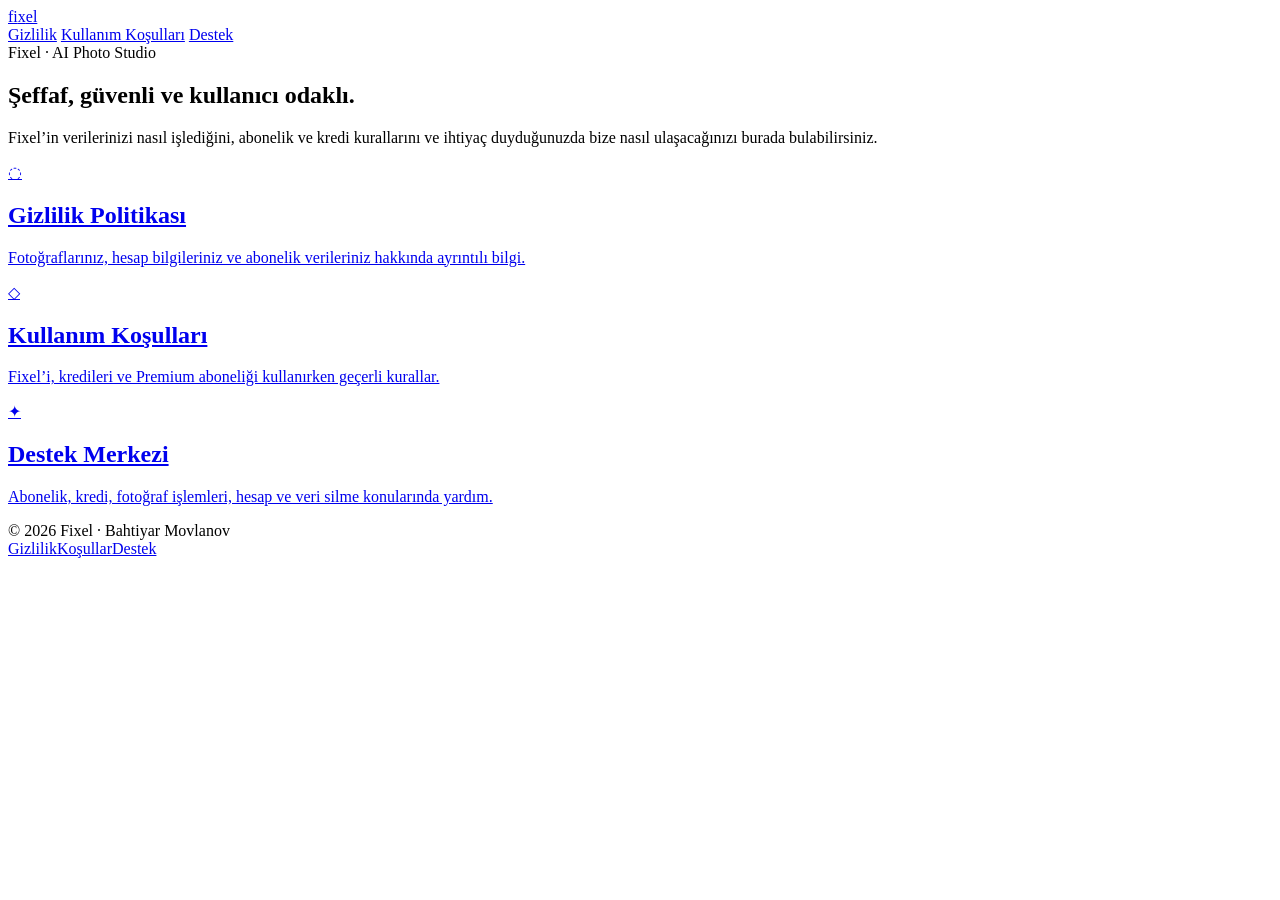
==== index.html @ f310a3de "Add Fixel legal site homepage" ====
<!doctype html>
<html lang="tr"><head>
  <meta charset="utf-8">
  <meta name="viewport" content="width=device-width, initial-scale=1">
  <meta name="description" content="Fixel uygulaması için gizlilik, kullanım koşulları ve destek merkezi.">
  <title>Fixel · Yasal ve Destek</title>
  <link rel="stylesheet" href="assets/styles.css">
</head>
<body>
  <header>
    <div class="shell nav">
      <a class="brand" href="index.html">fi<span>x</span>el</a>
      <nav aria-label="Ana menü">
        <a href="privacy.html">Gizlilik</a>
        <a href="terms.html">Kullanım Koşulları</a>
        <a href="support.html">Destek</a>
      </nav>
    </div>
  </header>
  <main>
    <div class="shell">
      <section class="hero">
        <div class="eyebrow">Fixel · AI Photo Studio</div>
        <h1>Şeffaf, güvenli ve kullanıcı odaklı.</h1>
        <p class="lede">Fixel’in verilerinizi nasıl işlediğini, abonelik ve kredi kurallarını ve ihtiyaç duyduğunuzda bize nasıl ulaşacağınızı burada bulabilirsiniz.</p>
      </section>
      <section class="grid" aria-label="Yasal belgeler ve destek">
        <a class="card" href="privacy.html"><div class="icon">◌</div><h2>Gizlilik Politikası</h2><p>Fotoğraflarınız, hesap bilgileriniz ve abonelik verileriniz hakkında ayrıntılı bilgi.</p></a>
        <a class="card" href="terms.html"><div class="icon">◇</div><h2>Kullanım Koşulları</h2><p>Fixel’i, kredileri ve Premium aboneliği kullanırken geçerli kurallar.</p></a>
        <a class="card" href="support.html"><div class="icon">✦</div><h2>Destek Merkezi</h2><p>Abonelik, kredi, fotoğraf işlemleri, hesap ve veri silme konularında yardım.</p></a>
      </section>
    </div>
  </main>
  <footer><div class="shell footer-row"><span>© 2026 Fixel · Bahtiyar Movlanov</span><div class="footer-links"><a href="privacy.html">Gizlilik</a><a href="terms.html">Koşullar</a><a href="support.html">Destek</a></div></div></footer>



</body></html>
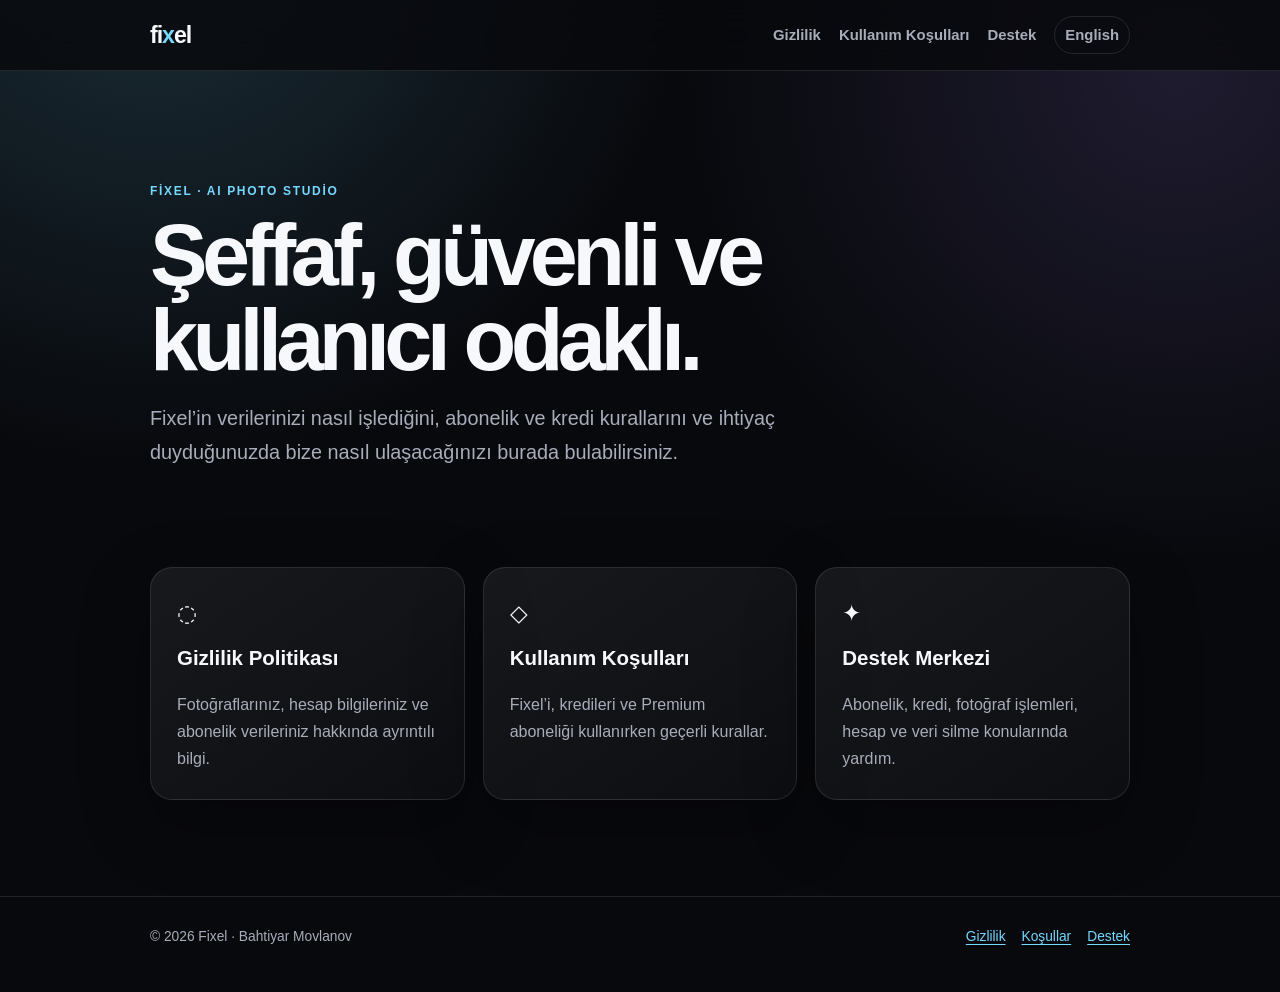
==== commit 5abb8723: "Add complete English legal and support pages" ====
--- a/index.html
+++ b/index.html
@@ -1,5 +1,6 @@
 <!doctype html>
-<html lang="tr"><head>
+<html lang="tr">
+<head>
   <meta charset="utf-8">
   <meta name="viewport" content="width=device-width, initial-scale=1">
   <meta name="description" content="Fixel uygulaması için gizlilik, kullanım koşulları ve destek merkezi.">
@@ -14,6 +15,7 @@
         <a href="privacy.html">Gizlilik</a>
         <a href="terms.html">Kullanım Koşulları</a>
         <a href="support.html">Destek</a>
+        <a class="language-link" href="en/index.html" lang="en" hreflang="en">English</a>
       </nav>
     </div>
   </header>
@@ -32,7 +34,5 @@
     </div>
   </main>
   <footer><div class="shell footer-row"><span>© 2026 Fixel · Bahtiyar Movlanov</span><div class="footer-links"><a href="privacy.html">Gizlilik</a><a href="terms.html">Koşullar</a><a href="support.html">Destek</a></div></div></footer>
-
-
-
-</body></html>
+</body>
+</html>
--- a/assets/styles.css
+++ b/assets/styles.css
@@ -0,0 +1,134 @@
+:root {
+  color-scheme: dark;
+  --bg: #08090d;
+  --surface: #11131a;
+  --surface-2: #171a23;
+  --text: #f7f8fb;
+  --muted: #a8adba;
+  --line: rgba(255, 255, 255, 0.11);
+  --accent: #74d8ff;
+  --accent-2: #a68cff;
+  --danger: #ff7d86;
+  --radius: 22px;
+  --shadow: 0 24px 70px rgba(0, 0, 0, 0.32);
+}
+
+* { box-sizing: border-box; }
+
+html { scroll-behavior: smooth; }
+
+body {
+  margin: 0;
+  min-height: 100vh;
+  font-family: Inter, ui-sans-serif, -apple-system, BlinkMacSystemFont, "SF Pro Display", "Segoe UI", sans-serif;
+  color: var(--text);
+  background:
+    radial-gradient(circle at 12% -8%, rgba(116, 216, 255, 0.18), transparent 34rem),
+    radial-gradient(circle at 92% 7%, rgba(166, 140, 255, 0.14), transparent 31rem),
+    var(--bg);
+  line-height: 1.68;
+}
+
+a { color: var(--accent); text-underline-offset: 3px; }
+a:hover { color: #b9ecff; }
+
+.shell { width: min(980px, calc(100% - 32px)); margin: 0 auto; }
+
+header {
+  position: sticky;
+  top: 0;
+  z-index: 10;
+  border-bottom: 1px solid var(--line);
+  background: rgba(8, 9, 13, 0.82);
+  backdrop-filter: blur(20px);
+}
+
+.nav {
+  min-height: 70px;
+  display: flex;
+  align-items: center;
+  justify-content: space-between;
+  gap: 20px;
+}
+
+.brand {
+  color: var(--text);
+  text-decoration: none;
+  font-size: 1.45rem;
+  font-weight: 800;
+  letter-spacing: -0.045em;
+}
+
+.brand span { color: var(--accent); }
+
+nav { display: flex; align-items: center; gap: 18px; flex-wrap: wrap; }
+nav a { color: var(--muted); text-decoration: none; font-size: 0.93rem; font-weight: 650; }
+nav a[aria-current="page"], nav a:hover { color: var(--text); }
+.language-link { padding: 6px 10px; border: 1px solid var(--line); border-radius: 999px; }
+
+main { padding: 76px 0 96px; }
+
+.hero { padding: 34px 0 44px; }
+.eyebrow { color: var(--accent); font-weight: 750; letter-spacing: 0.14em; text-transform: uppercase; font-size: 0.75rem; }
+h1 { max-width: 780px; margin: 12px 0 18px; font-size: clamp(2.5rem, 7vw, 5.4rem); line-height: 0.98; letter-spacing: -0.065em; }
+.legal h1 { font-size: clamp(2.4rem, 6vw, 4.5rem); }
+.lede { max-width: 720px; color: var(--muted); font-size: clamp(1.03rem, 2.3vw, 1.24rem); }
+.updated { display: inline-flex; margin-top: 18px; padding: 8px 12px; border: 1px solid var(--line); border-radius: 999px; color: var(--muted); font-size: 0.84rem; }
+
+.grid { display: grid; grid-template-columns: repeat(3, 1fr); gap: 18px; margin-top: 34px; }
+.card {
+  display: block;
+  padding: 26px;
+  border: 1px solid var(--line);
+  border-radius: var(--radius);
+  background: linear-gradient(145deg, rgba(255,255,255,0.065), rgba(255,255,255,0.022));
+  box-shadow: var(--shadow);
+  color: var(--text);
+  text-decoration: none;
+}
+.card:hover { transform: translateY(-2px); border-color: rgba(116, 216, 255, 0.42); }
+.card h2 { margin-top: 8px; font-size: 1.28rem; }
+.card p { color: var(--muted); margin-bottom: 0; }
+.icon { font-size: 1.45rem; }
+
+.document { max-width: 820px; }
+.document section { padding: 30px 0; border-top: 1px solid var(--line); }
+.document h2 { margin: 0 0 12px; font-size: clamp(1.35rem, 3vw, 1.85rem); letter-spacing: -0.025em; }
+.document h3 { margin: 24px 0 8px; font-size: 1.05rem; }
+.document p, .document li { color: #c7cad3; }
+.document li + li { margin-top: 8px; }
+.document strong { color: var(--text); }
+.callout { padding: 18px 20px; border: 1px solid rgba(116, 216, 255, 0.28); border-radius: 16px; background: rgba(116, 216, 255, 0.07); }
+.warning { border-color: rgba(255,125,134,0.3); background: rgba(255,125,134,0.07); }
+
+.faq { display: grid; gap: 12px; }
+details { border: 1px solid var(--line); border-radius: 16px; background: var(--surface); padding: 18px 20px; }
+summary { cursor: pointer; font-weight: 700; }
+details p { margin-bottom: 0; color: var(--muted); }
+
+.button {
+  display: inline-flex;
+  align-items: center;
+  justify-content: center;
+  min-height: 50px;
+  padding: 0 20px;
+  border-radius: 14px;
+  background: linear-gradient(135deg, var(--accent), #97c8ff);
+  color: #051017;
+  text-decoration: none;
+  font-weight: 800;
+  box-shadow: 0 12px 30px rgba(116,216,255,0.17);
+}
+.button:hover { color: #051017; filter: brightness(1.05); }
+
+footer { border-top: 1px solid var(--line); padding: 28px 0 44px; color: var(--muted); font-size: 0.86rem; }
+.footer-row { display: flex; justify-content: space-between; gap: 18px; flex-wrap: wrap; }
+.footer-links { display: flex; gap: 16px; flex-wrap: wrap; }
+
+@media (max-width: 760px) {
+  .nav { align-items: flex-start; padding: 18px 0; flex-direction: column; }
+  nav { gap: 14px; }
+  main { padding-top: 42px; }
+  .grid { grid-template-columns: 1fr; }
+  .hero { padding-top: 18px; }
+}
